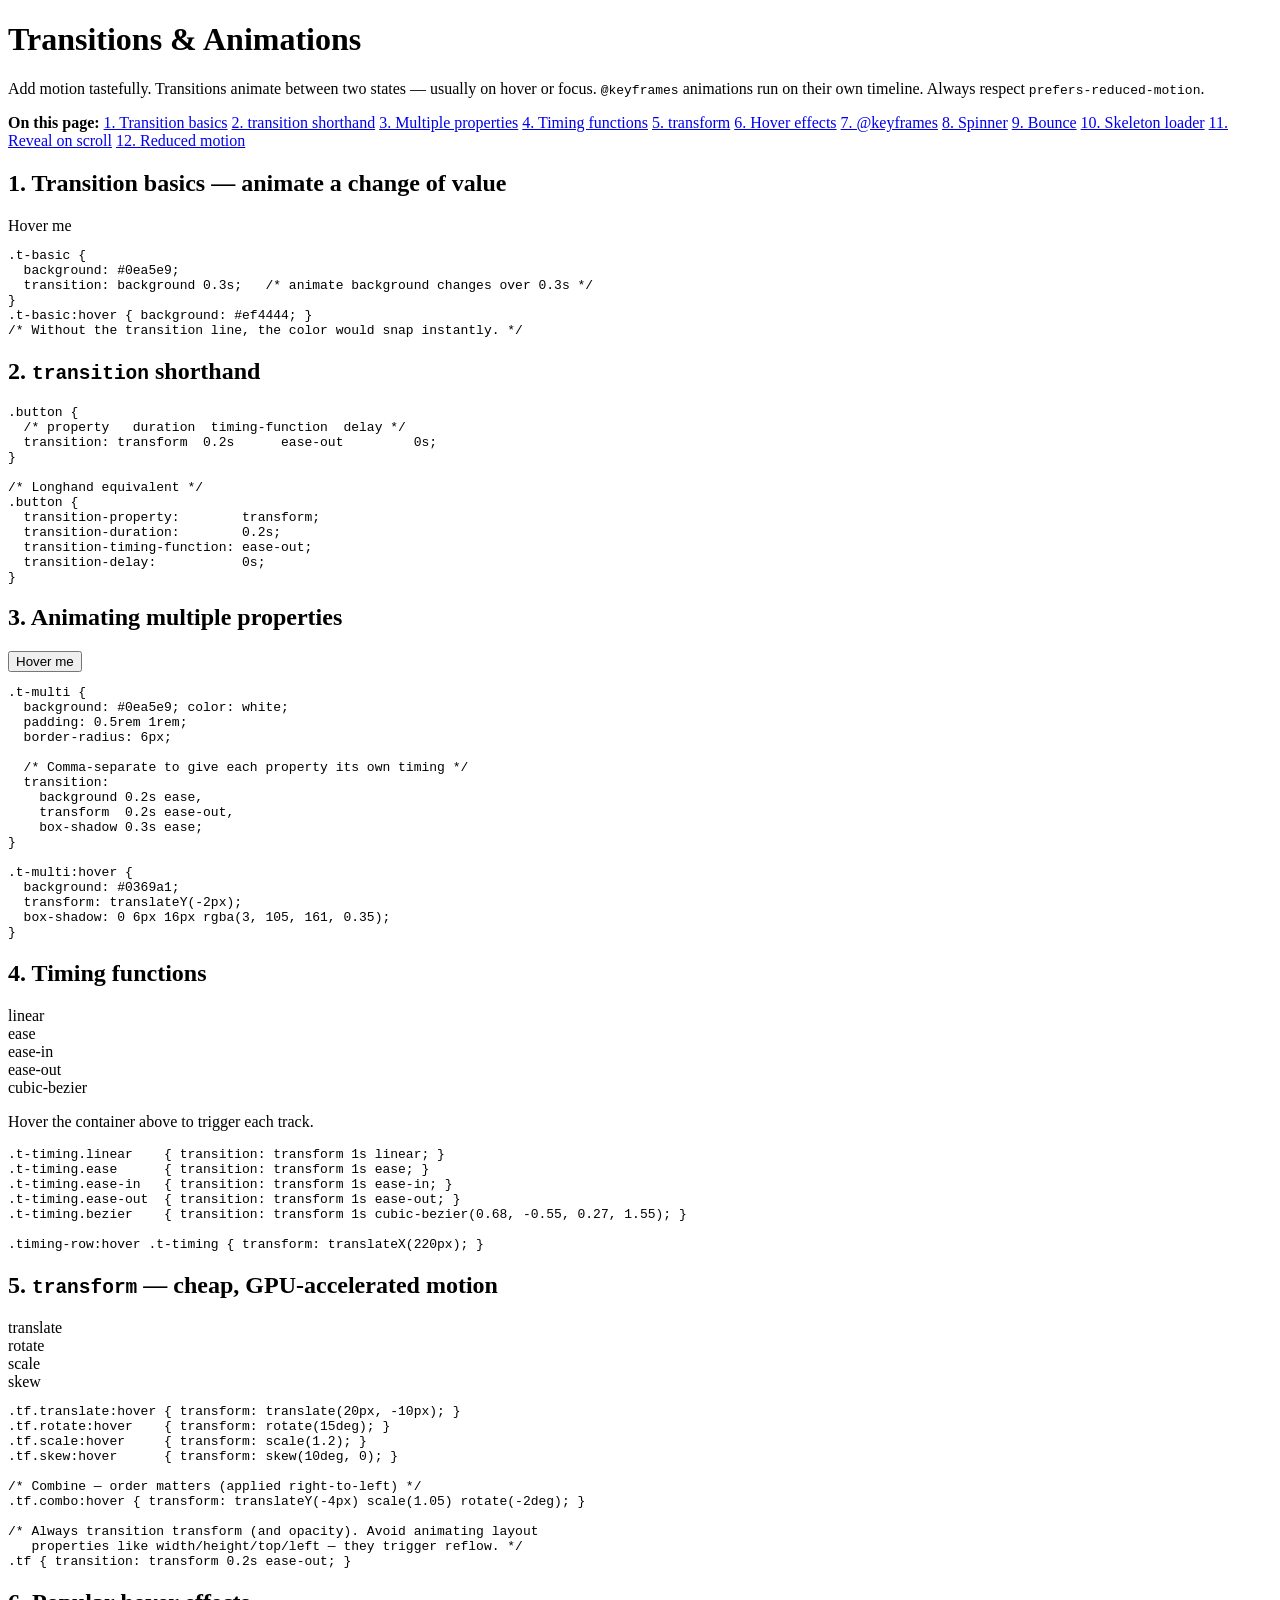
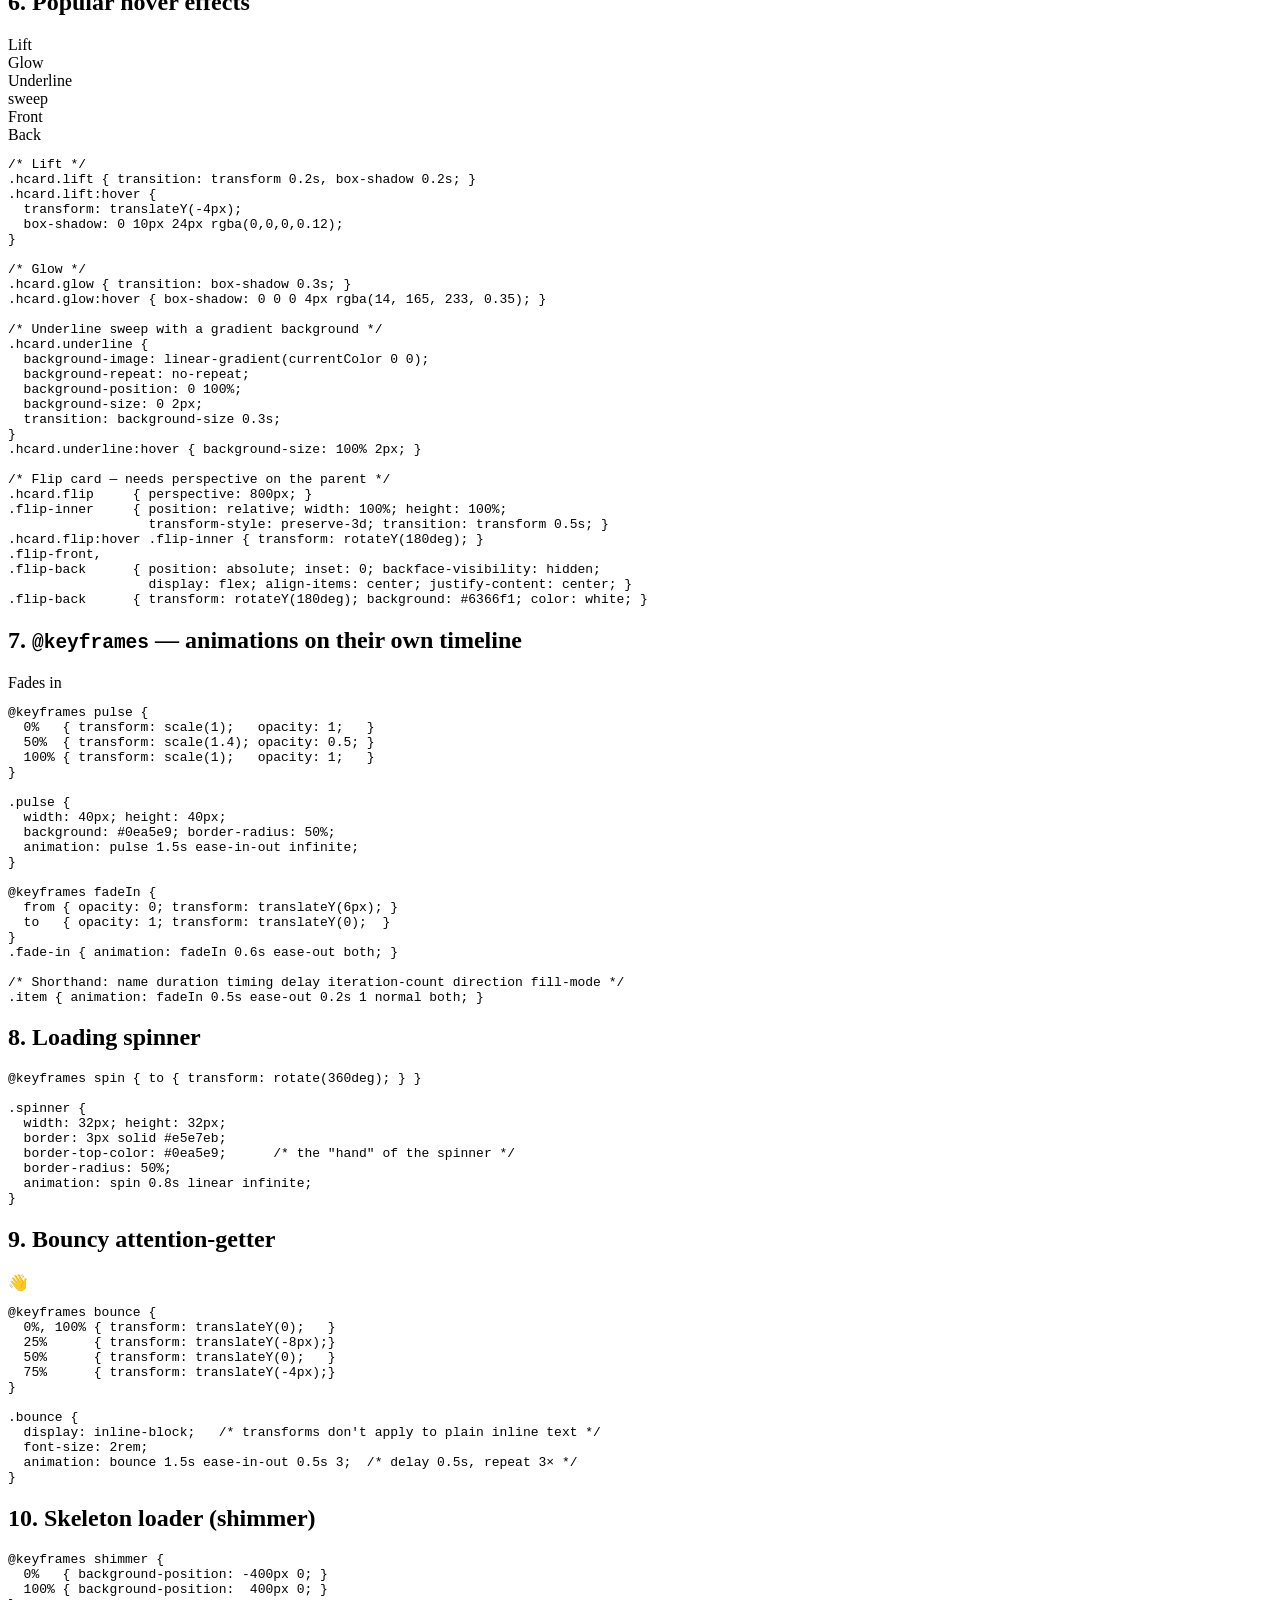
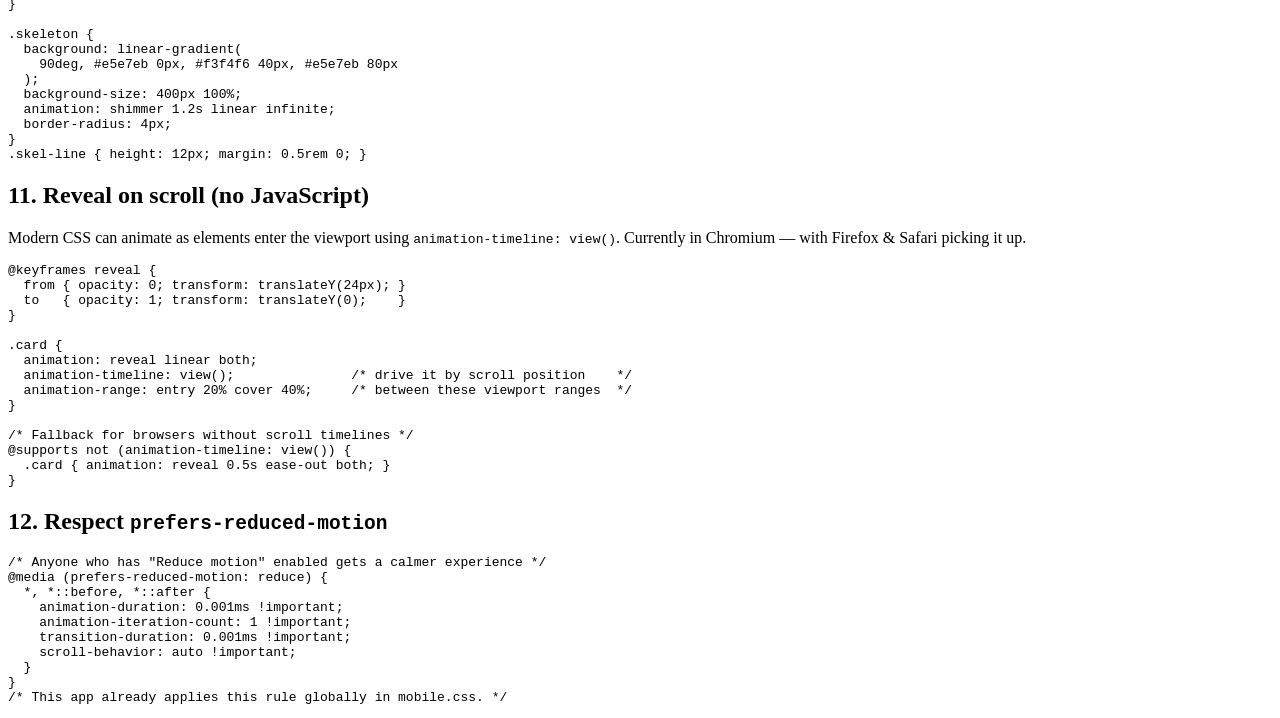
==== src/main/resources/templates/animations.html @ 953fab02 "Expand CSS tutorial and show CSS on every example Adds three new pages — Positioning (10 examples), " ====
<!DOCTYPE html>
<html lang="en" xmlns:th="http://www.thymeleaf.org">
<head th:replace="~{fragments/layout :: head('Animations')}"></head>
<body>
<header th:replace="~{fragments/layout :: header}"></header>

<main class="container">
    <h1>Transitions &amp; Animations</h1>
    <p class="lead">
        Add motion tastefully. Transitions animate between two states — usually on hover
        or focus. <code>@keyframes</code> animations run on their own timeline. Always
        respect <code>prefers-reduced-motion</code>.
    </p>

    <nav class="toc">
        <strong>On this page:</strong>
        <a href="#t1">1. Transition basics</a>
        <a href="#t2">2. transition shorthand</a>
        <a href="#t3">3. Multiple properties</a>
        <a href="#t4">4. Timing functions</a>
        <a href="#t5">5. transform</a>
        <a href="#t6">6. Hover effects</a>
        <a href="#t7">7. @keyframes</a>
        <a href="#t8">8. Spinner</a>
        <a href="#t9">9. Bounce</a>
        <a href="#t10">10. Skeleton loader</a>
        <a href="#t11">11. Reveal on scroll</a>
        <a href="#t12">12. Reduced motion</a>
    </nav>

    <!-- 1 -->
    <section class="example" id="t1">
        <h2>1. Transition basics — animate a change of value</h2>
        <div class="anim-row">
            <div class="t-basic">Hover me</div>
        </div>
<pre><code>.t-basic {
  background: #0ea5e9;
  transition: background 0.3s;   /* animate background changes over 0.3s */
}
.t-basic:hover { background: #ef4444; }
/* Without the transition line, the color would snap instantly. */</code></pre>
    </section>

    <!-- 2 -->
    <section class="example" id="t2">
        <h2>2. <code>transition</code> shorthand</h2>
<pre><code>.button {
  /* property   duration  timing-function  delay */
  transition: transform  0.2s      ease-out         0s;
}

/* Longhand equivalent */
.button {
  transition-property:        transform;
  transition-duration:        0.2s;
  transition-timing-function: ease-out;
  transition-delay:           0s;
}</code></pre>
    </section>

    <!-- 3 -->
    <section class="example" id="t3">
        <h2>3. Animating multiple properties</h2>
        <div class="anim-row">
            <button class="t-multi">Hover me</button>
        </div>
<pre><code>.t-multi {
  background: #0ea5e9; color: white;
  padding: 0.5rem 1rem;
  border-radius: 6px;

  /* Comma-separate to give each property its own timing */
  transition:
    background 0.2s ease,
    transform  0.2s ease-out,
    box-shadow 0.3s ease;
}

.t-multi:hover {
  background: #0369a1;
  transform: translateY(-2px);
  box-shadow: 0 6px 16px rgba(3, 105, 161, 0.35);
}</code></pre>
    </section>

    <!-- 4 -->
    <section class="example" id="t4">
        <h2>4. Timing functions</h2>
        <div class="timing-row">
            <div class="t-timing linear">linear</div>
            <div class="t-timing ease">ease</div>
            <div class="t-timing ease-in">ease-in</div>
            <div class="t-timing ease-out">ease-out</div>
            <div class="t-timing bezier">cubic-bezier</div>
        </div>
        <p>Hover the container above to trigger each track.</p>
<pre><code>.t-timing.linear    { transition: transform 1s linear; }
.t-timing.ease      { transition: transform 1s ease; }
.t-timing.ease-in   { transition: transform 1s ease-in; }
.t-timing.ease-out  { transition: transform 1s ease-out; }
.t-timing.bezier    { transition: transform 1s cubic-bezier(0.68, -0.55, 0.27, 1.55); }

.timing-row:hover .t-timing { transform: translateX(220px); }</code></pre>
    </section>

    <!-- 5 -->
    <section class="example" id="t5">
        <h2>5. <code>transform</code> — cheap, GPU-accelerated motion</h2>
        <div class="transform-row">
            <div class="tf translate">translate</div>
            <div class="tf rotate">rotate</div>
            <div class="tf scale">scale</div>
            <div class="tf skew">skew</div>
        </div>
<pre><code>.tf.translate:hover { transform: translate(20px, -10px); }
.tf.rotate:hover    { transform: rotate(15deg); }
.tf.scale:hover     { transform: scale(1.2); }
.tf.skew:hover      { transform: skew(10deg, 0); }

/* Combine — order matters (applied right-to-left) */
.tf.combo:hover { transform: translateY(-4px) scale(1.05) rotate(-2deg); }

/* Always transition transform (and opacity). Avoid animating layout
   properties like width/height/top/left — they trigger reflow. */
.tf { transition: transform 0.2s ease-out; }</code></pre>
    </section>

    <!-- 6 -->
    <section class="example" id="t6">
        <h2>6. Popular hover effects</h2>
        <div class="hover-row">
            <div class="hcard lift">Lift</div>
            <div class="hcard glow">Glow</div>
            <div class="hcard underline">Underline<br/>sweep</div>
            <div class="hcard flip">
                <div class="flip-inner">
                    <div class="flip-front">Front</div>
                    <div class="flip-back">Back</div>
                </div>
            </div>
        </div>
<pre><code>/* Lift */
.hcard.lift { transition: transform 0.2s, box-shadow 0.2s; }
.hcard.lift:hover {
  transform: translateY(-4px);
  box-shadow: 0 10px 24px rgba(0,0,0,0.12);
}

/* Glow */
.hcard.glow { transition: box-shadow 0.3s; }
.hcard.glow:hover { box-shadow: 0 0 0 4px rgba(14, 165, 233, 0.35); }

/* Underline sweep with a gradient background */
.hcard.underline {
  background-image: linear-gradient(currentColor 0 0);
  background-repeat: no-repeat;
  background-position: 0 100%;
  background-size: 0 2px;
  transition: background-size 0.3s;
}
.hcard.underline:hover { background-size: 100% 2px; }

/* Flip card — needs perspective on the parent */
.hcard.flip     { perspective: 800px; }
.flip-inner     { position: relative; width: 100%; height: 100%;
                  transform-style: preserve-3d; transition: transform 0.5s; }
.hcard.flip:hover .flip-inner { transform: rotateY(180deg); }
.flip-front,
.flip-back      { position: absolute; inset: 0; backface-visibility: hidden;
                  display: flex; align-items: center; justify-content: center; }
.flip-back      { transform: rotateY(180deg); background: #6366f1; color: white; }</code></pre>
    </section>

    <!-- 7 -->
    <section class="example" id="t7">
        <h2>7. <code>@keyframes</code> — animations on their own timeline</h2>
        <div class="kf-row">
            <div class="pulse"></div>
            <div class="fade-in">Fades in</div>
        </div>
<pre><code>@keyframes pulse {
  0%   { transform: scale(1);   opacity: 1;   }
  50%  { transform: scale(1.4); opacity: 0.5; }
  100% { transform: scale(1);   opacity: 1;   }
}

.pulse {
  width: 40px; height: 40px;
  background: #0ea5e9; border-radius: 50%;
  animation: pulse 1.5s ease-in-out infinite;
}

@keyframes fadeIn {
  from { opacity: 0; transform: translateY(6px); }
  to   { opacity: 1; transform: translateY(0);  }
}
.fade-in { animation: fadeIn 0.6s ease-out both; }

/* Shorthand: name duration timing delay iteration-count direction fill-mode */
.item { animation: fadeIn 0.5s ease-out 0.2s 1 normal both; }</code></pre>
    </section>

    <!-- 8 -->
    <section class="example" id="t8">
        <h2>8. Loading spinner</h2>
        <div class="anim-row"><div class="spinner"></div></div>
<pre><code>@keyframes spin { to { transform: rotate(360deg); } }

.spinner {
  width: 32px; height: 32px;
  border: 3px solid #e5e7eb;
  border-top-color: #0ea5e9;      /* the "hand" of the spinner */
  border-radius: 50%;
  animation: spin 0.8s linear infinite;
}</code></pre>
    </section>

    <!-- 9 -->
    <section class="example" id="t9">
        <h2>9. Bouncy attention-getter</h2>
        <div class="anim-row"><span class="bounce">👋</span></div>
<pre><code>@keyframes bounce {
  0%, 100% { transform: translateY(0);   }
  25%      { transform: translateY(-8px);}
  50%      { transform: translateY(0);   }
  75%      { transform: translateY(-4px);}
}

.bounce {
  display: inline-block;   /* transforms don't apply to plain inline text */
  font-size: 2rem;
  animation: bounce 1.5s ease-in-out 0.5s 3;  /* delay 0.5s, repeat 3× */
}</code></pre>
    </section>

    <!-- 10 -->
    <section class="example" id="t10">
        <h2>10. Skeleton loader (shimmer)</h2>
        <div class="skeleton skel-line" style="width: 70%"></div>
        <div class="skeleton skel-line" style="width: 90%"></div>
        <div class="skeleton skel-line" style="width: 40%"></div>
<pre><code>@keyframes shimmer {
  0%   { background-position: -400px 0; }
  100% { background-position:  400px 0; }
}

.skeleton {
  background: linear-gradient(
    90deg, #e5e7eb 0px, #f3f4f6 40px, #e5e7eb 80px
  );
  background-size: 400px 100%;
  animation: shimmer 1.2s linear infinite;
  border-radius: 4px;
}
.skel-line { height: 12px; margin: 0.5rem 0; }</code></pre>
    </section>

    <!-- 11 -->
    <section class="example" id="t11">
        <h2>11. Reveal on scroll (no JavaScript)</h2>
        <p>Modern CSS can animate as elements enter the viewport using
           <code>animation-timeline: view()</code>. Currently in Chromium — with
           Firefox &amp; Safari picking it up.</p>
<pre><code>@keyframes reveal {
  from { opacity: 0; transform: translateY(24px); }
  to   { opacity: 1; transform: translateY(0);    }
}

.card {
  animation: reveal linear both;
  animation-timeline: view();               /* drive it by scroll position    */
  animation-range: entry 20% cover 40%;     /* between these viewport ranges  */
}

/* Fallback for browsers without scroll timelines */
@supports not (animation-timeline: view()) {
  .card { animation: reveal 0.5s ease-out both; }
}</code></pre>
    </section>

    <!-- 12 -->
    <section class="example" id="t12">
        <h2>12. Respect <code>prefers-reduced-motion</code></h2>
<pre><code>/* Anyone who has "Reduce motion" enabled gets a calmer experience */
@media (prefers-reduced-motion: reduce) {
  *, *::before, *::after {
    animation-duration: 0.001ms !important;
    animation-iteration-count: 1 !important;
    transition-duration: 0.001ms !important;
    scroll-behavior: auto !important;
  }
}
/* This app already applies this rule globally in mobile.css. */</code></pre>
    </section>
</main>

<footer th:replace="~{fragments/layout :: footer}"></footer>
</body>
</html>
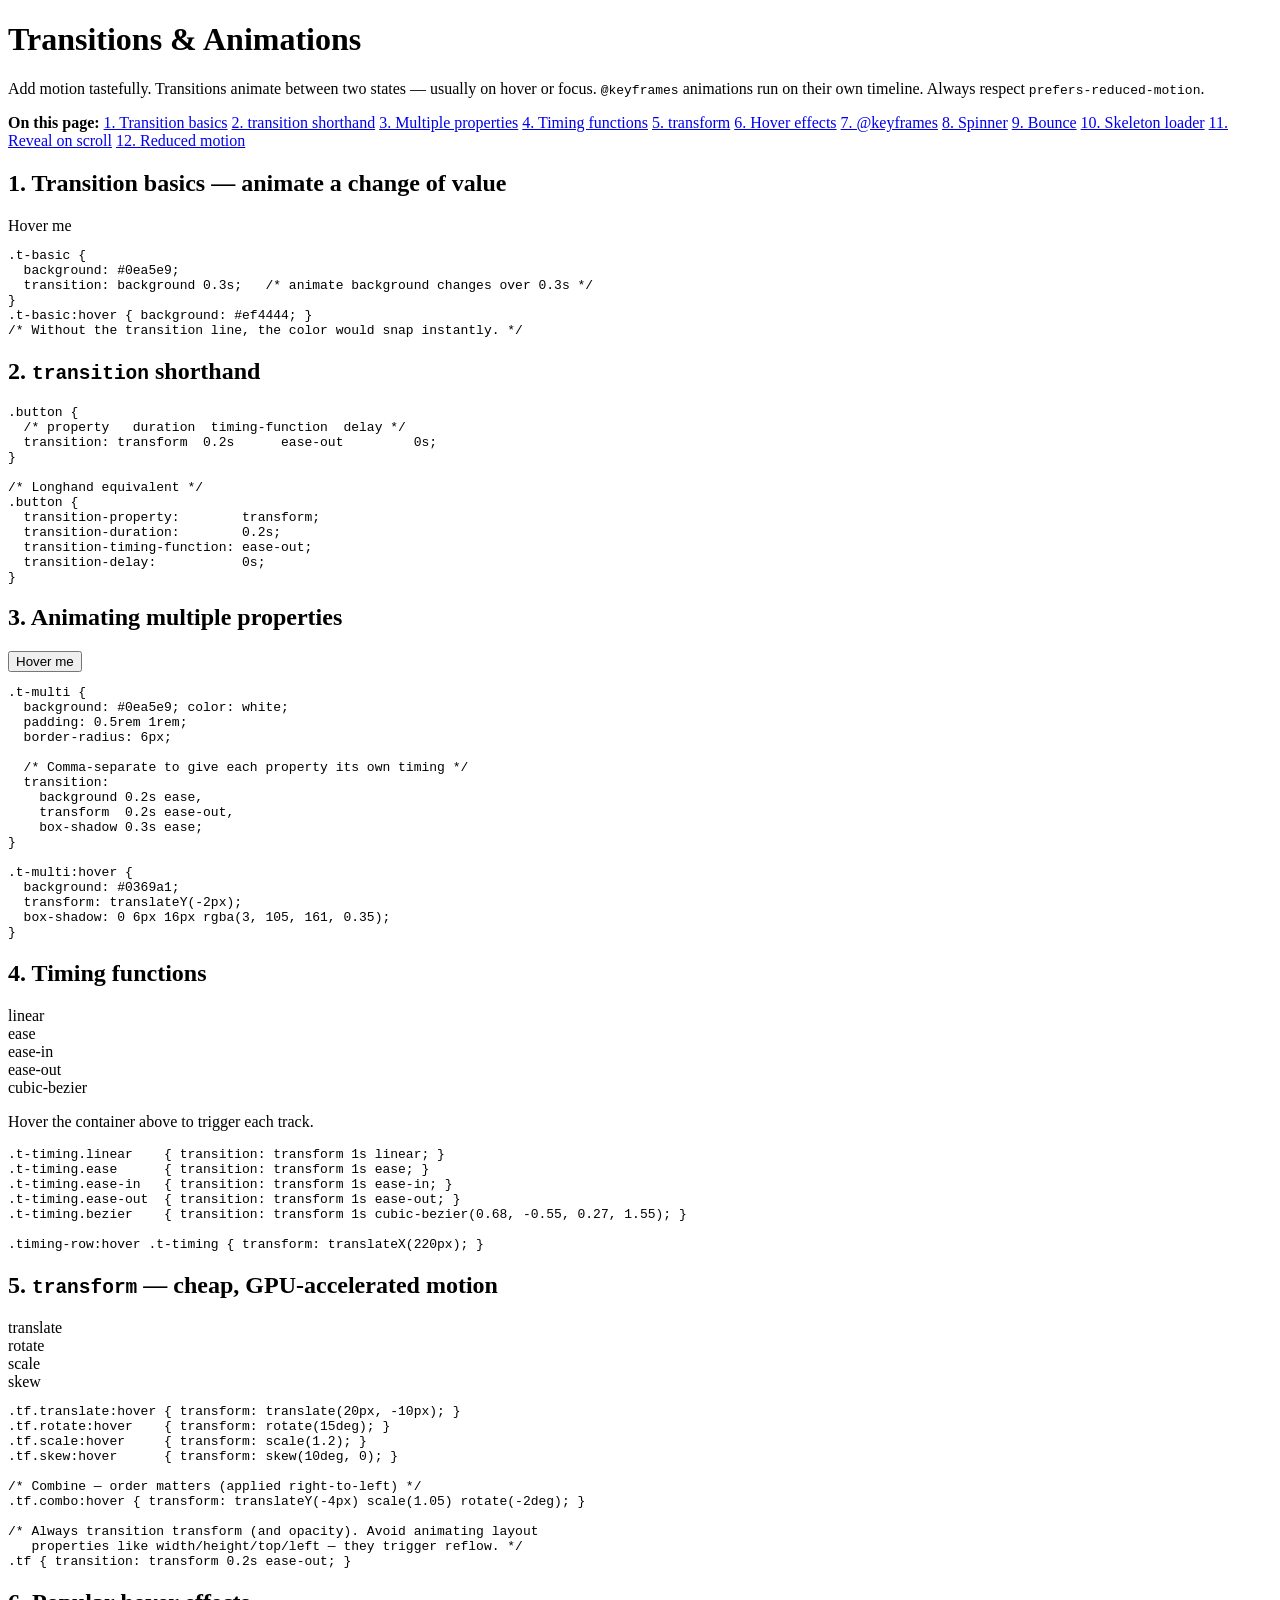
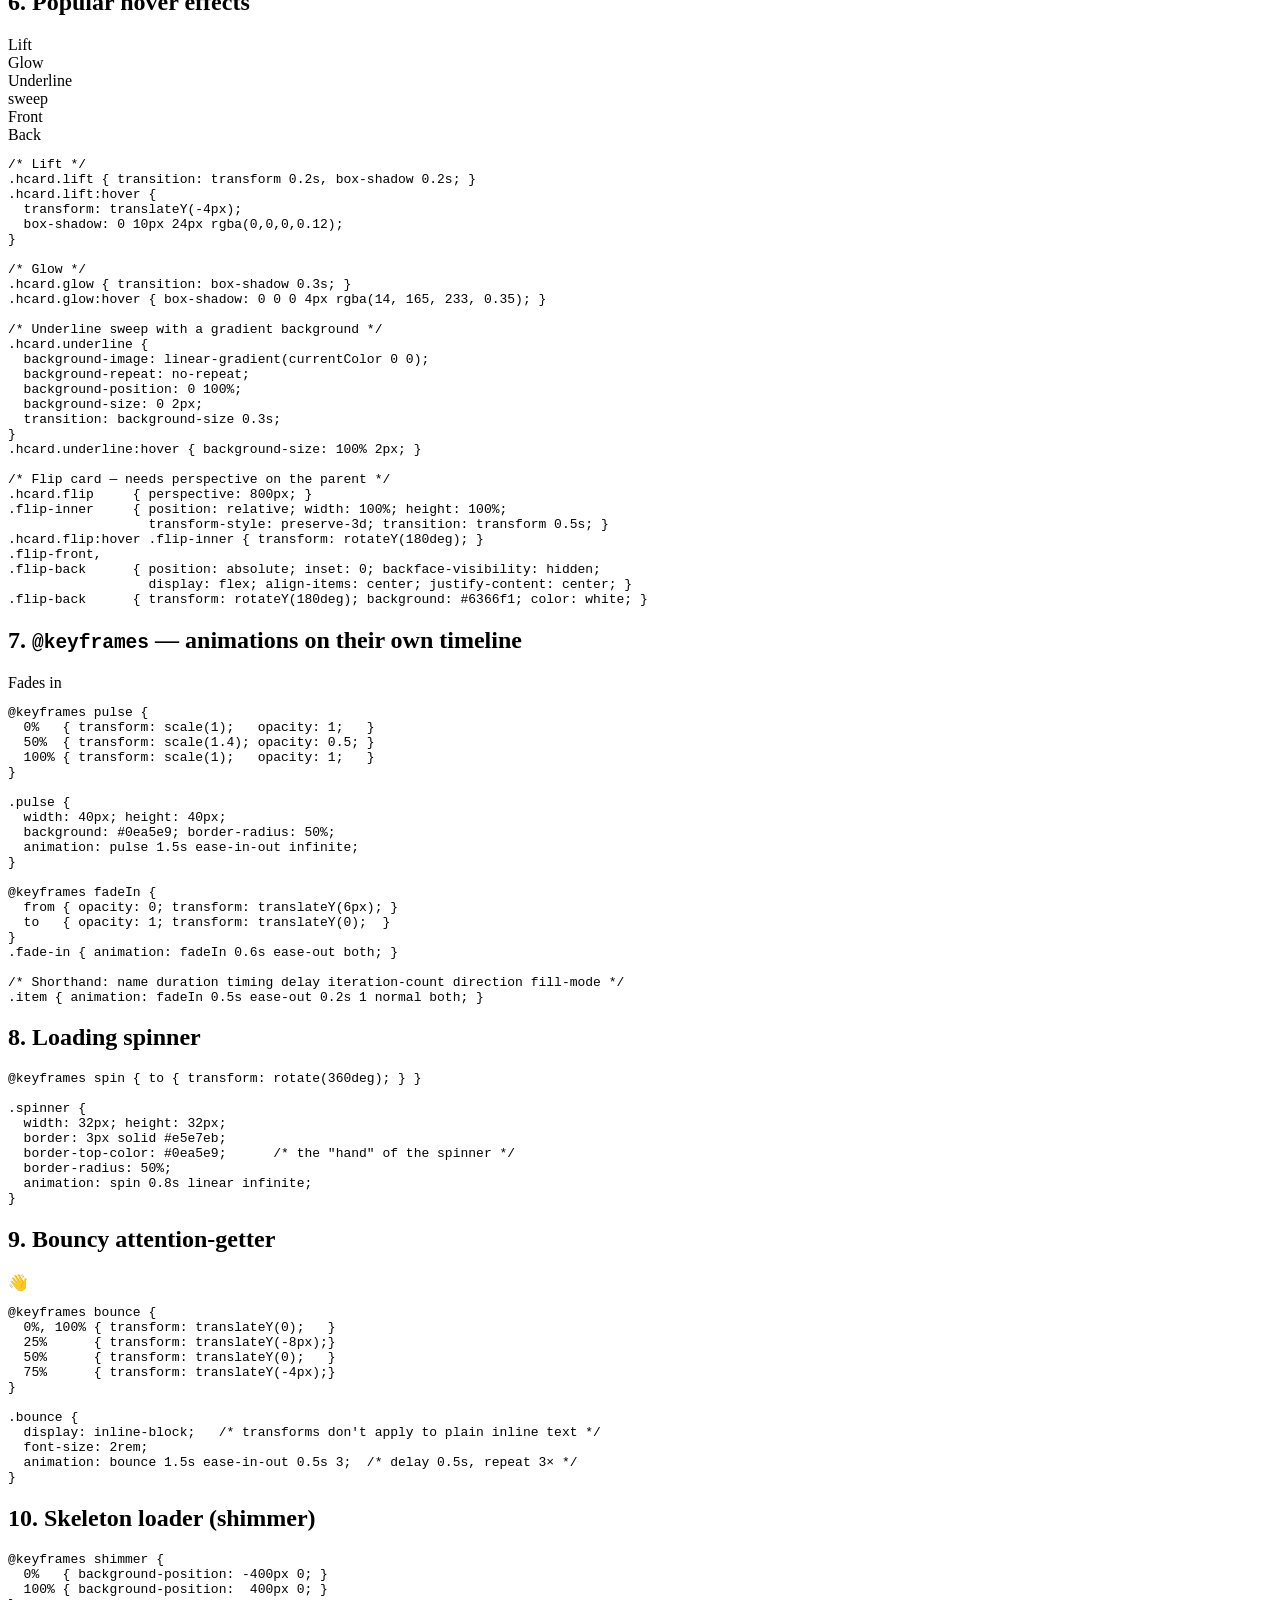
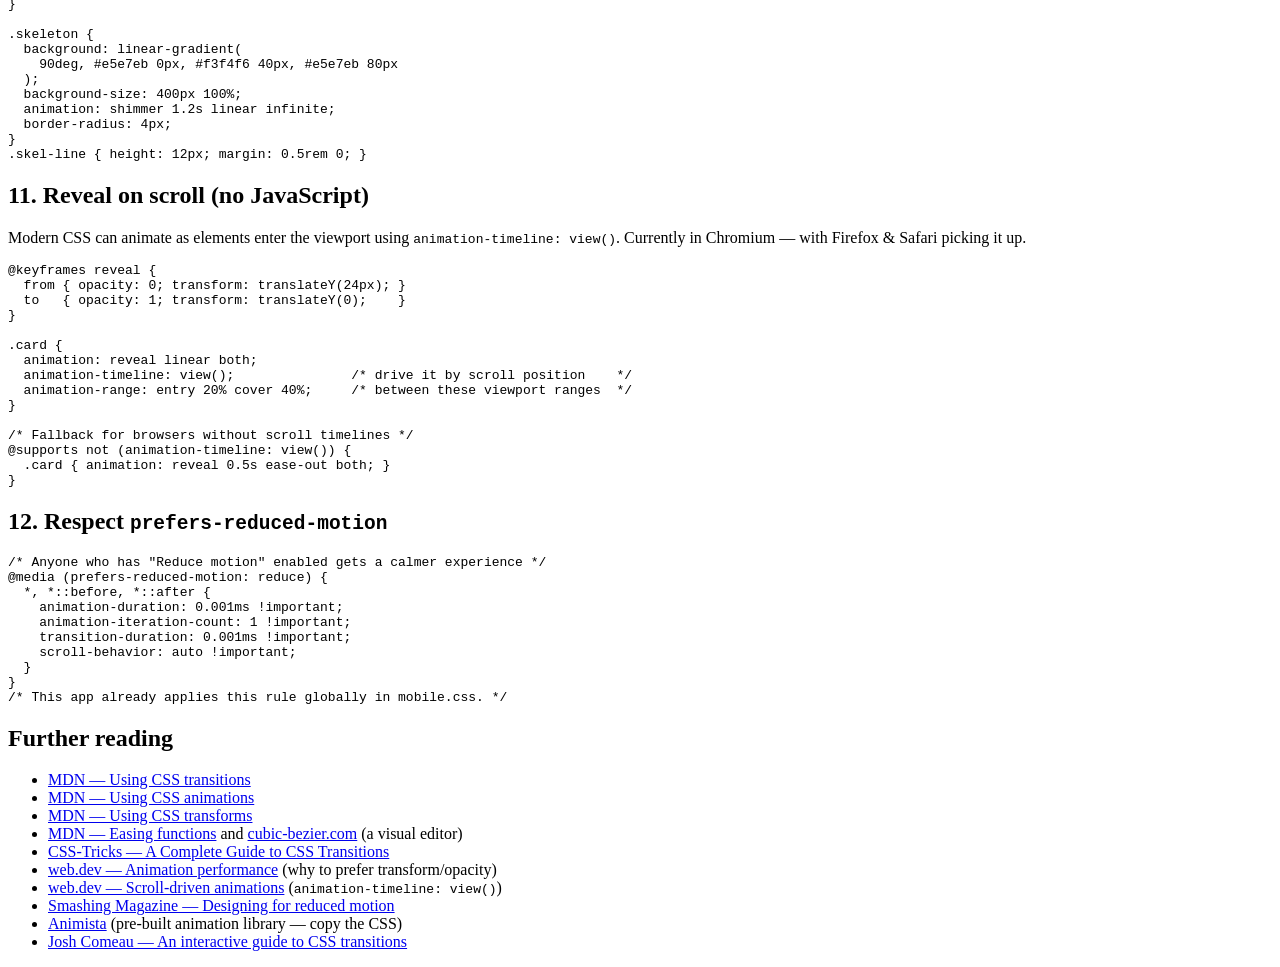
==== commit 48adb99d: "Add "Further reading" section to every tutorial page Each page now ends with a curated list of autho" ====
--- a/src/main/resources/templates/animations.html
+++ b/src/main/resources/templates/animations.html
@@ -293,6 +293,22 @@
 }
 /* This app already applies this rule globally in mobile.css. */</code></pre>
     </section>
+
+    <section class="references">
+        <h2>Further reading</h2>
+        <ul>
+            <li><a href="https://developer.mozilla.org/en-US/docs/Web/CSS/CSS_transitions/Using_CSS_transitions">MDN — Using CSS transitions</a></li>
+            <li><a href="https://developer.mozilla.org/en-US/docs/Web/CSS/CSS_animations/Using_CSS_animations">MDN — Using CSS animations</a></li>
+            <li><a href="https://developer.mozilla.org/en-US/docs/Web/CSS/CSS_transforms/Using_CSS_transforms">MDN — Using CSS transforms</a></li>
+            <li><a href="https://developer.mozilla.org/en-US/docs/Web/CSS/easing-function">MDN — Easing functions</a> and <a href="https://cubic-bezier.com/">cubic-bezier.com</a> <span class="source">(a visual editor)</span></li>
+            <li><a href="https://css-tricks.com/almanac/properties/t/transition/">CSS-Tricks — A Complete Guide to CSS Transitions</a></li>
+            <li><a href="https://web.dev/articles/animations-overview">web.dev — Animation performance</a> <span class="source">(why to prefer transform/opacity)</span></li>
+            <li><a href="https://web.dev/articles/scroll-driven-animations">web.dev — Scroll-driven animations</a> <span class="source">(<code>animation-timeline: view()</code>)</span></li>
+            <li><a href="https://www.smashingmagazine.com/2018/04/designing-accessibility-inclusion/">Smashing Magazine — Designing for reduced motion</a></li>
+            <li><a href="https://animista.net/">Animista</a> <span class="source">(pre-built animation library — copy the CSS)</span></li>
+            <li><a href="https://joshwcomeau.com/animation/css-transitions/">Josh Comeau — An interactive guide to CSS transitions</a></li>
+        </ul>
+    </section>
 </main>
 
 <footer th:replace="~{fragments/layout :: footer}"></footer>
